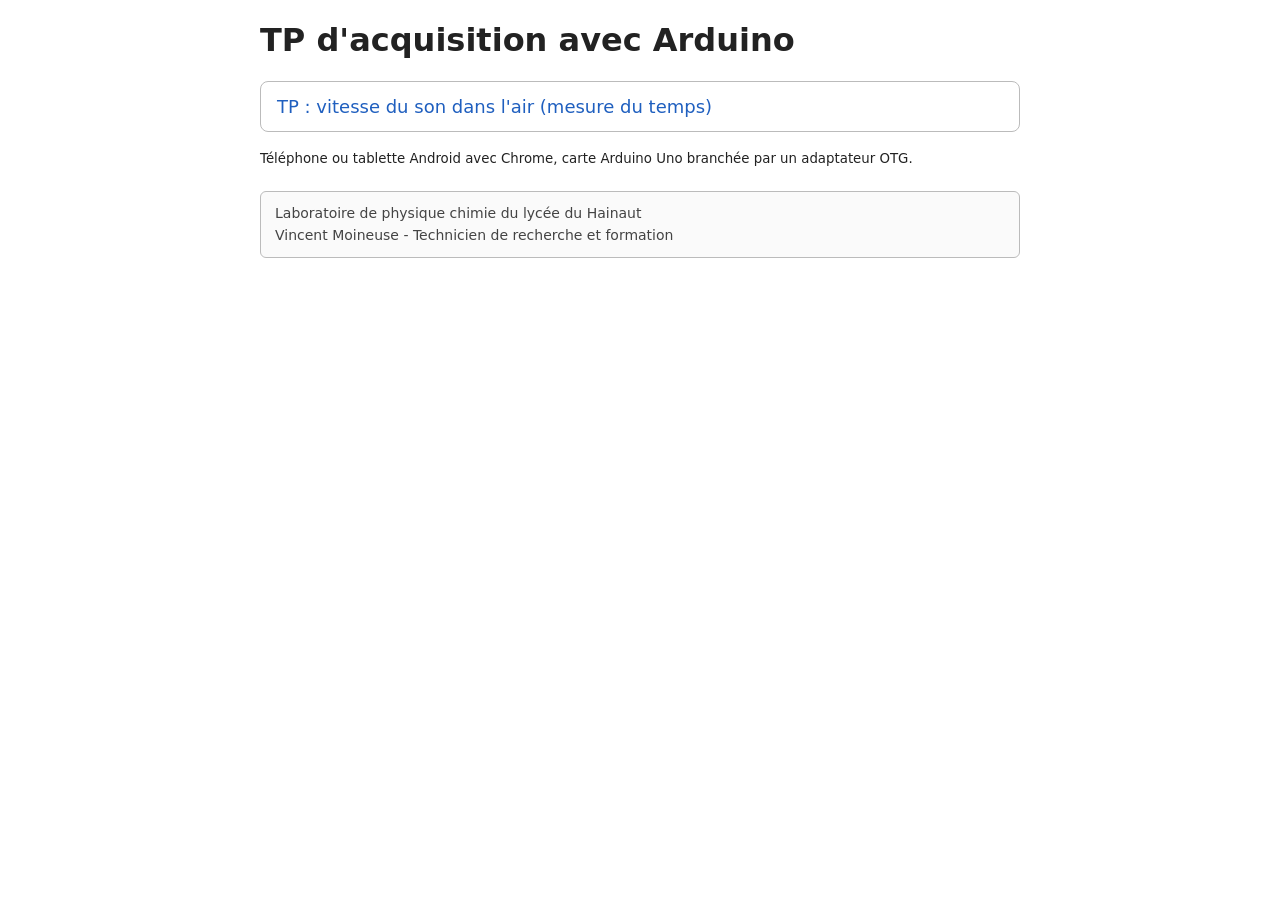
==== index.html @ 76290c37 "Ajout de la page TP vitesse du son (version tablette/téléphone) et d'un sommaire Co-Authored-By: Cla" ====
<!doctype html>
<html lang="fr">
<head>
<meta charset="utf-8">
<meta name="viewport" content="width=device-width,initial-scale=1">
<title>EXAO Arduino - Lycée du Hainaut</title>
<style>
  body{font-family:system-ui,sans-serif;max-width:760px;margin:20px auto;padding:0 12px;color:#222}
  a.tp{display:block;padding:14px 16px;margin:10px 0;border:1px solid #bbb;border-radius:8px;text-decoration:none;color:#1f5fbf;font-size:18px}
  .signature{border:1px solid #bbb;border-radius:6px;padding:10px 14px;margin:24px 0 10px;font-size:14px;line-height:1.6;color:#444;background:#fafafa}
</style>
</head>
<body>
<h1>TP d'acquisition avec Arduino</h1>
<a class="tp" href="vitesse_son.html">TP : vitesse du son dans l'air (mesure du temps)</a>
<p><small>Téléphone ou tablette Android avec Chrome, carte Arduino Uno branchée par un adaptateur OTG.</small></p>
<div class="signature">
  Laboratoire de physique chimie du lycée du Hainaut<br>
  Vincent Moineuse - Technicien de recherche et formation
</div>
</body>
</html>
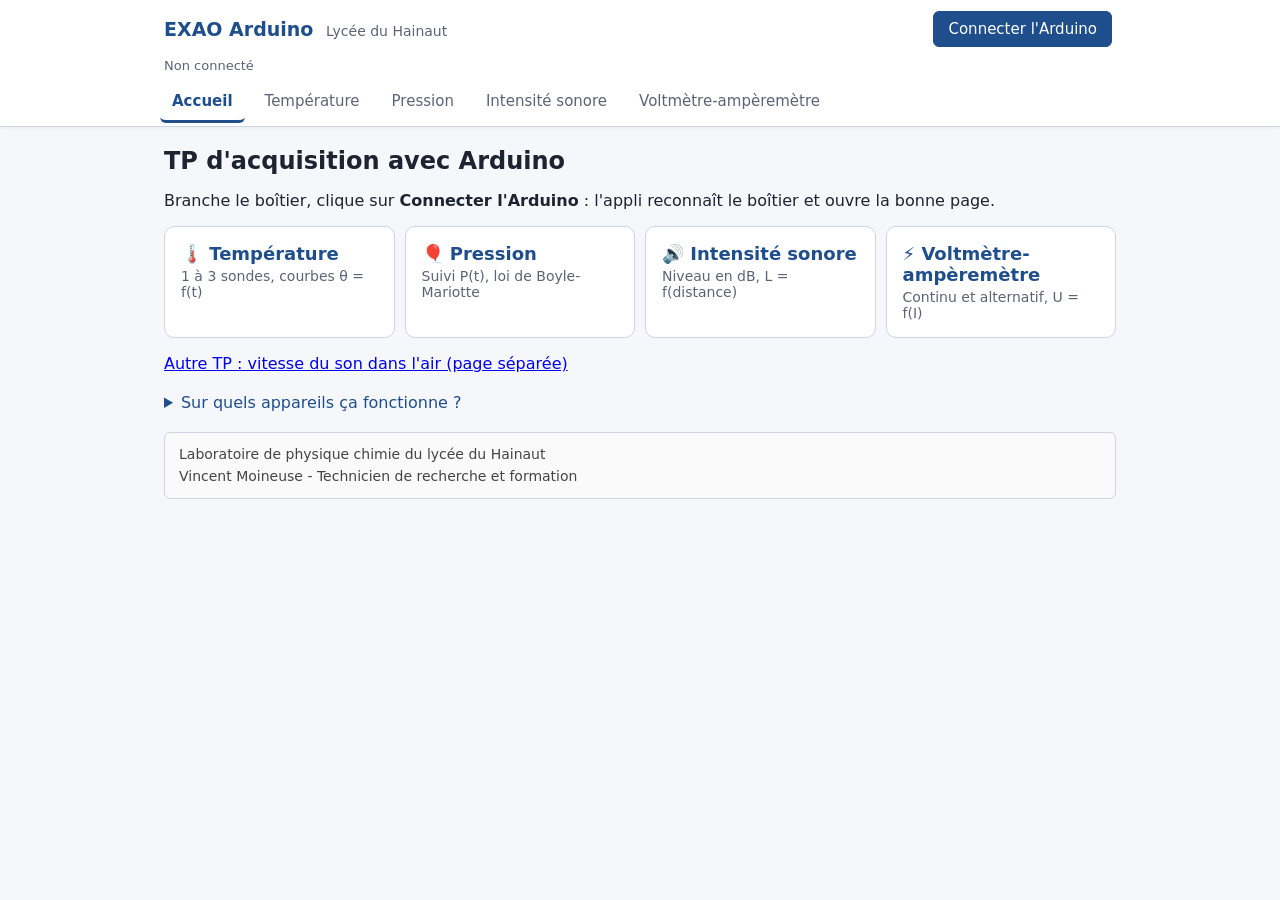
==== commit bf9aad9f: "Appli EXAO unifiée (PWA) : température, pression, son, voltmètre-ampèremètre - index.html devient l'" ====
--- a/index.html
+++ b/index.html
@@ -2,21 +2,245 @@
 <html lang="fr">
 <head>
 <meta charset="utf-8">
-<meta name="viewport" content="width=device-width,initial-scale=1">
+<meta name="viewport" content="width=device-width,initial-scale=1,viewport-fit=cover">
 <title>EXAO Arduino - Lycée du Hainaut</title>
-<style>
-  body{font-family:system-ui,sans-serif;max-width:760px;margin:20px auto;padding:0 12px;color:#222}
-  a.tp{display:block;padding:14px 16px;margin:10px 0;border:1px solid #bbb;border-radius:8px;text-decoration:none;color:#1f5fbf;font-size:18px}
-  .signature{border:1px solid #bbb;border-radius:6px;padding:10px 14px;margin:24px 0 10px;font-size:14px;line-height:1.6;color:#444;background:#fafafa}
-</style>
+<meta name="theme-color" content="#1f4e8c">
+<meta name="description" content="Acquisition de mesures avec Arduino : température, pression, intensité sonore, voltmètre-ampèremètre">
+<link rel="manifest" href="manifest.webmanifest">
+<link rel="icon" href="icones/icone-192.png">
+<link rel="apple-touch-icon" href="icones/icone-192.png">
+<link rel="stylesheet" href="app.css">
 </head>
 <body>
-<h1>TP d'acquisition avec Arduino</h1>
-<a class="tp" href="vitesse_son.html">TP : vitesse du son dans l'air (mesure du temps)</a>
-<p><small>Téléphone ou tablette Android avec Chrome, carte Arduino Uno branchée par un adaptateur OTG.</small></p>
-<div class="signature">
+
+<header>
+  <div class="barre">
+    <div class="titre">EXAO Arduino <span>Lycée du Hainaut</span></div>
+    <button id="conn" class="primaire">Connecter l'Arduino</button>
+  </div>
+  <div id="etat" class="etat">Non connecté</div>
+  <nav id="onglets">
+    <button data-vue="accueil" class="actif">Accueil</button>
+    <button data-vue="temp">Température</button>
+    <button data-vue="pres">Pression</button>
+    <button data-vue="son">Intensité sonore</button>
+    <button data-vue="va">Voltmètre-ampèremètre</button>
+  </nav>
+  <div id="bandeau" class="bandeau" hidden></div>
+</header>
+
+<main>
+
+<!-- ================= ACCUEIL ================= -->
+<section id="vue-accueil" class="vue">
+  <h1>TP d'acquisition avec Arduino</h1>
+  <p>Branche le boîtier, clique sur <b>Connecter l'Arduino</b> : l'appli reconnaît le boîtier et ouvre la bonne page.</p>
+  <div class="tuiles">
+    <button class="tuile" data-vue="temp"><b>🌡️ Température</b><span>1 à 3 sondes, courbes θ = f(t)</span></button>
+    <button class="tuile" data-vue="pres"><b>🎈 Pression</b><span>Suivi P(t), loi de Boyle-Mariotte</span></button>
+    <button class="tuile" data-vue="son"><b>🔊 Intensité sonore</b><span>Niveau en dB, L = f(distance)</span></button>
+    <button class="tuile" data-vue="va"><b>⚡ Voltmètre-ampèremètre</b><span>Continu et alternatif, U = f(I)</span></button>
+  </div>
+  <p><a href="vitesse_son.html">Autre TP : vitesse du son dans l'air (page séparée)</a></p>
+  <button id="installer" class="secondaire" hidden>📲 Installer l'appli sur cet appareil</button>
+
+  <details class="aide">
+    <summary>Sur quels appareils ça fonctionne ?</summary>
+    <ul>
+      <li><b>PC</b> : Chrome ou Edge, Arduino branchée en USB.</li>
+      <li><b>Tablette ou téléphone Android</b> : Chrome, Arduino Uno <b>officielle</b> (les clones à puce CH340 ne sont pas reconnus), branchée avec un <b>adaptateur OTG</b>.</li>
+      <li><b>iPhone, iPad</b> : non pris en charge (Apple n'autorise pas l'accès USB depuis le navigateur).</li>
+      <li>Une fois l'appli ouverte une première fois avec internet, elle fonctionne aussi <b>sans réseau</b>.</li>
+    </ul>
+  </details>
+</section>
+
+<!-- ================= TEMPÉRATURE ================= -->
+<section id="vue-temp" class="vue" hidden>
+  <h1>Température</h1>
+  <p class="info">Sondes DS18B20 branchées sur D2 (T1), D3 (T2), D4 (T3). Une sonde peut être branchée ou débranchée à tout moment.</p>
+  <div class="afficheurs" id="temp-cartes"></div>
+
+  <fieldset>
+    <legend>Relevé θ = f(t)</legend>
+    <label>Un point toutes les
+      <select id="temp-dt"><option>1</option><option>2</option><option selected>5</option><option>10</option><option>30</option><option>60</option></select> s</label>
+    <button id="temp-auto" class="primaire">▶ Démarrer</button>
+    <button id="temp-man">+ Point manuel</button>
+    <button id="temp-raz" class="danger">Effacer tout</button>
+    <button id="temp-csv">Exporter CSV</button>
+  </fieldset>
+  <canvas id="temp-graphe" class="graphe"></canvas>
+  <div class="tableau"><table><thead id="temp-thead"></thead><tbody id="temp-tbody"></tbody></table></div>
+</section>
+
+<!-- ================= PRESSION ================= -->
+<section id="vue-pres" class="vue" hidden>
+  <h1>Pression</h1>
+  <p class="info">Capteur Grove MPX5700AP sur A0 (15 à 700 kPa). Étalonner à l'air libre en début de séance.</p>
+  <div class="afficheurs">
+    <div class="afficheur" style="--c:#1f4e8c">
+      <div class="nom">P</div>
+      <div class="valeur"><span id="pres-val">—</span> <small id="pres-unite-aff">hPa</small></div>
+      <div class="detail" id="pres-detail"></div>
+    </div>
+  </div>
+  <div class="ligne">
+    <label>Unité <select id="pres-unite"><option value="hPa">hPa</option><option value="kPa">kPa</option><option value="bar">bar</option></select></label>
+  </div>
+
+  <details class="cadre">
+    <summary>Étalonnage à l'air libre</summary>
+    <p>Tuyau débranché, saisir la pression atmosphérique du jour (baromètre ou météo locale) puis valider.</p>
+    <label>P atm = <input type="number" id="pres-patm" value="1013" step="1"> hPa</label>
+    <button id="pres-etal">Étalonner</button>
+    <button id="pres-etal-raz" class="danger">Annuler l'étalonnage</button>
+    <div class="petit" id="pres-etal-info"></div>
+  </details>
+
+  <div class="ligne">
+    <label>Type de relevé
+      <select id="pres-mode"><option value="bm">Loi de Boyle-Mariotte : P = f(1/V)</option><option value="tps">Suivi dans le temps : P = f(t)</option></select></label>
+  </div>
+
+  <fieldset id="pres-zbm">
+    <legend>Boyle-Mariotte</legend>
+    <label>V seringue <input type="number" id="pres-v" step="1" min="0"> mL</label>
+    <label>Volume mort (tuyau) <input type="number" id="pres-vm" step="0.1" min="0" value="0"> mL</label>
+    <button id="pres-pt" class="primaire">+ Enregistrer le point</button>
+    <button id="pres-raz-bm" class="danger">Effacer tout</button>
+    <button id="pres-csv-bm">Exporter CSV</button>
+    <div class="petit">Après avoir déplacé le piston, attendre 2 à 3 s que la pression se stabilise. Chaque point est la moyenne de la dernière 1,5 s.</div>
+  </fieldset>
+  <fieldset id="pres-ztps" hidden>
+    <legend>Suivi P(t)</legend>
+    <label>Un point toutes les
+      <select id="pres-dt"><option>0.5</option><option selected>1</option><option>2</option><option>5</option><option>10</option><option>30</option></select> s</label>
+    <button id="pres-auto" class="primaire">▶ Démarrer</button>
+    <button id="pres-man">+ Point manuel</button>
+    <button id="pres-raz-tps" class="danger">Effacer tout</button>
+    <button id="pres-csv-tps">Exporter CSV</button>
+  </fieldset>
+  <div class="resultat" id="pres-res" hidden></div>
+  <canvas id="pres-graphe" class="graphe"></canvas>
+  <div class="tableau"><table><thead id="pres-thead"></thead><tbody id="pres-tbody"></tbody></table></div>
+</section>
+
+<!-- ================= INTENSITÉ SONORE ================= -->
+<section id="vue-son" class="vue" hidden>
+  <h1>Intensité sonore</h1>
+  <p class="info">Grove Loudness Sensor sur A0. Le niveau est relatif tant qu'il n'est pas étalonné avec un sonomètre.</p>
+  <div class="afficheurs">
+    <div class="afficheur" style="--c:#8c3b1f">
+      <div class="nom">L</div>
+      <div class="valeur"><span id="son-val">—</span> <small>dB</small></div>
+      <div class="detail" id="son-detail"></div>
+    </div>
+  </div>
+
+  <details class="cadre">
+    <summary>Étalonnage avec un sonomètre</summary>
+    <p>Placer le sonomètre à côté du micro, produire un son stable, saisir la valeur lue sur le sonomètre puis valider.</p>
+    <label>Sonomètre : <input type="number" id="son-ref" step="0.1"> dB</label>
+    <button id="son-etal">Étalonner</button>
+    <button id="son-etal-raz" class="danger">Annuler l'étalonnage</button>
+    <div class="petit" id="son-etal-info"></div>
+  </details>
+
+  <div class="ligne">
+    <label>Type de relevé
+      <select id="son-mode"><option value="d">Niveau en fonction de la distance : L = f(log d)</option><option value="tps">Suivi dans le temps : L = f(t)</option></select></label>
+  </div>
+  <fieldset id="son-zd">
+    <legend>L = f(distance)</legend>
+    <label>Distance source - micro <input type="number" id="son-d" step="1" min="0"> cm</label>
+    <button id="son-pt" class="primaire">+ Enregistrer le point</button>
+    <button id="son-raz-d" class="danger">Effacer tout</button>
+    <button id="son-csv-d">Exporter CSV</button>
+    <div class="petit">Son stable, attendre 1 à 2 s après avoir déplacé le micro. Chaque point est la moyenne de la dernière seconde.</div>
+  </fieldset>
+  <fieldset id="son-ztps" hidden>
+    <legend>Suivi L(t)</legend>
+    <label>Un point toutes les
+      <select id="son-dt"><option>0.5</option><option selected>1</option><option>2</option><option>5</option></select> s</label>
+    <button id="son-auto" class="primaire">▶ Démarrer</button>
+    <button id="son-man">+ Point manuel</button>
+    <button id="son-raz-tps" class="danger">Effacer tout</button>
+    <button id="son-csv-tps">Exporter CSV</button>
+  </fieldset>
+  <div class="resultat" id="son-res" hidden></div>
+  <canvas id="son-graphe" class="graphe"></canvas>
+  <div class="tableau"><table><thead id="son-thead"></thead><tbody id="son-tbody"></tbody></table></div>
+</section>
+
+<!-- ================= VOLTMÈTRE-AMPÈREMÈTRE ================= -->
+<section id="vue-va" class="vue" hidden>
+  <h1>Voltmètre-ampèremètre</h1>
+  <p class="info">Calibres : 0 à 24 V et 0 à 5 A, en continu ou en alternatif. <b>Très basse tension uniquement : ne jamais brancher le secteur.</b></p>
+  <div class="ligne">
+    <label class="radio"><input type="radio" name="va-mode" value="moy" checked> Continu (valeur moyenne)</label>
+    <label class="radio"><input type="radio" name="va-mode" value="eff"> Alternatif (valeur efficace)</label>
+  </div>
+  <div class="afficheurs">
+    <div class="afficheur" style="--c:#1f4e8c">
+      <div class="nom">U</div>
+      <div class="valeur"><span id="va-u">—</span> <small>V</small></div>
+      <div class="detail" id="va-ud"></div>
+    </div>
+    <div class="afficheur" style="--c:#b8860b">
+      <div class="nom">I</div>
+      <div class="valeur"><span id="va-i">—</span> <small>A</small></div>
+      <div class="detail" id="va-id"></div>
+    </div>
+  </div>
+
+  <div class="ligne">
+    <label>Type de relevé
+      <select id="va-type"><option value="car">Caractéristique U = f(I)</option><option value="tps">Suivi dans le temps : U(t), I(t)</option></select></label>
+  </div>
+  <fieldset id="va-zcar">
+    <legend>Caractéristique</legend>
+    <button id="va-pt" class="primaire">+ Enregistrer le point</button>
+    <button id="va-raz-car" class="danger">Effacer tout</button>
+    <button id="va-csv-car">Exporter CSV</button>
+    <div class="petit">Chaque point est la moyenne des 2 dernières secondes de mesure.</div>
+  </fieldset>
+  <fieldset id="va-ztps" hidden>
+    <legend>Suivi dans le temps</legend>
+    <label>Un point toutes les
+      <select id="va-dt"><option>0.5</option><option selected>1</option><option>2</option><option>5</option><option>10</option><option>30</option></select> s</label>
+    <button id="va-auto" class="primaire">▶ Démarrer</button>
+    <button id="va-man">+ Point manuel</button>
+    <button id="va-raz-tps" class="danger">Effacer tout</button>
+    <button id="va-csv-tps">Exporter CSV</button>
+    <label>Courbe <select id="va-courbe"><option value="u">U(t)</option><option value="i">I(t)</option><option value="p">P(t)</option></select></label>
+  </fieldset>
+  <div class="resultat" id="va-res" hidden></div>
+  <canvas id="va-graphe" class="graphe"></canvas>
+  <div class="tableau"><table><thead id="va-thead"></thead><tbody id="va-tbody"></tbody></table></div>
+
+  <details class="cadre">
+    <summary>Étalonnage (professeur)</summary>
+    <ol class="petit">
+      <li>Rien de branché sur V : <button id="va-zu">Zéro tension</button></li>
+      <li>Aucun courant dans A : <button id="va-zi">Zéro courant</button></li>
+      <li>Tension connue (multimètre de référence) : <input type="number" id="va-refu" step="0.01"> V <button id="va-cu">Étalonner U</button></li>
+      <li>Intensité connue : <input type="number" id="va-refi" step="0.001"> A <button id="va-ci">Étalonner I</button></li>
+    </ol>
+    <button id="va-rcal" class="danger">Valeurs par défaut</button>
+    <div class="petit" id="va-cal">Valeurs enregistrées dans la carte : connectez l'Arduino.</div>
+  </details>
+</section>
+
+<p id="diag" class="diag"></p>
+
+<footer class="signature">
   Laboratoire de physique chimie du lycée du Hainaut<br>
   Vincent Moineuse - Technicien de recherche et formation
-</div>
+</footer>
+</main>
+
+<script src="serial-polyfill.js"></script>
+<script src="app.js"></script>
 </body>
 </html>
--- a/app.css
+++ b/app.css
@@ -0,0 +1,60 @@
+:root{--bleu:#1f4e8c;--fond:#f5f7fb;--bord:#cfd6e3;--texte:#1d2330;--gris:#5b6475;--rouge:#b3261e}
+*{box-sizing:border-box}
+body{margin:0;font-family:system-ui,-apple-system,"Segoe UI",Roboto,sans-serif;color:var(--texte);background:var(--fond)}
+header{position:sticky;top:0;z-index:10;background:#fff;border-bottom:1px solid var(--bord);box-shadow:0 1px 4px rgba(0,0,0,.05)}
+.barre{display:flex;align-items:center;gap:10px;padding:8px 14px;max-width:980px;margin:0 auto}
+.titre{font-weight:700;font-size:19px;color:var(--bleu);flex:1}
+.titre span{font-weight:400;font-size:14px;color:var(--gris);margin-left:6px}
+.etat{max-width:980px;margin:0 auto;padding:0 14px 6px;font-size:13px;color:var(--gris)}
+.etat.ok{color:#1b7a33}
+nav{display:flex;gap:4px;overflow-x:auto;max-width:980px;margin:0 auto;padding:0 10px;scrollbar-width:none}
+nav button{border:0;background:none;padding:10px 12px;font-size:15px;color:var(--gris);border-bottom:3px solid transparent;white-space:nowrap;cursor:pointer}
+nav button.actif{color:var(--bleu);border-bottom-color:var(--bleu);font-weight:600}
+nav button.detecte::after{content:" ●";color:#1b7a33}
+.bandeau{max-width:980px;margin:0 auto 8px;padding:8px 14px;background:#fff6d6;border:1px solid #e8d48a;border-radius:6px;font-size:14px}
+.bandeau button{margin-left:8px}
+main{max-width:980px;margin:0 auto;padding:6px 14px 20px}
+h1{font-size:24px;margin:14px 0 6px}
+.info{color:var(--gris);font-size:14px;margin:4px 0 12px}
+button{font:inherit;font-size:15px;padding:8px 14px;margin:3px 4px 3px 0;border:1px solid var(--bord);border-radius:6px;background:#fff;color:var(--texte);cursor:pointer}
+button:hover{background:#eef2f9}
+button.primaire{background:var(--bleu);color:#fff;border-color:var(--bleu)}
+button.primaire:hover{background:#163b6b}
+button.danger{color:var(--rouge)}
+button.secondaire{background:#e8eef8}
+input,select{font:inherit;font-size:15px;padding:6px 8px;border:1px solid var(--bord);border-radius:6px;background:#fff}
+input[type=number]{width:96px}
+label{display:inline-block;margin:4px 12px 4px 0}
+label.radio{margin-right:18px}
+fieldset,details.cadre{background:#fff;border:1px solid var(--bord);border-radius:8px;margin:10px 0;padding:8px 14px}
+legend{font-size:14px;color:var(--gris);padding:0 4px}
+details.cadre summary,details.aide summary{cursor:pointer;color:var(--bleu);padding:4px 0}
+.ligne{margin:8px 0}
+.petit{font-size:13px;color:var(--gris);margin:6px 0}
+.tuiles{display:grid;grid-template-columns:repeat(auto-fit,minmax(210px,1fr));gap:10px;margin:14px 0}
+.tuile{display:flex;flex-direction:column;align-items:flex-start;gap:4px;padding:16px;text-align:left;border-radius:10px;margin:0}
+.tuile b{font-size:18px;color:var(--bleu)}
+.tuile span{font-size:14px;color:var(--gris)}
+.tuile.detecte{border:2px solid #1b7a33}
+.afficheurs{display:flex;flex-wrap:wrap;gap:10px;margin:10px 0}
+.afficheur{flex:1 1 230px;background:#fff;border:2px solid var(--c,#1f4e8c);border-radius:10px;padding:8px 14px}
+.afficheur.absent{opacity:.45}
+.afficheur .nom{font-size:15px;color:var(--c,#1f4e8c);font-weight:600}
+.afficheur .nom input{font-weight:600;color:var(--c);border:0;border-bottom:1px dashed var(--bord);border-radius:0;padding:2px;width:100%;max-width:200px}
+.afficheur .valeur{font-size:54px;font-weight:600;line-height:1.1;font-variant-numeric:tabular-nums}
+.afficheur .valeur small{font-size:24px;font-weight:400;color:var(--gris)}
+.afficheur .detail{font-size:13px;color:var(--gris);min-height:18px}
+.alerte{color:var(--rouge);font-weight:600}
+.graphe{display:block;width:100%;height:340px;background:#fff;border:1px solid var(--bord);border-radius:8px;margin:10px 0}
+.resultat{background:#eaf1ff;border-radius:8px;padding:10px 14px;line-height:1.6;margin:10px 0}
+.tableau{max-height:320px;overflow:auto;background:#fff;border:1px solid var(--bord);border-radius:8px}
+table{border-collapse:collapse;width:100%;font-variant-numeric:tabular-nums}
+th,td{padding:5px 10px;border-bottom:1px solid #e6eaf1;text-align:right;font-size:14px}
+th{position:sticky;top:0;background:#f0f3f9}
+td .sup{padding:1px 8px;margin:0;font-size:13px;color:var(--rouge)}
+.vide{color:var(--gris);text-align:center;padding:14px}
+.diag{font-size:12px;color:#8a92a3;margin:14px 0 0}
+.signature{border:1px solid var(--bord);border-radius:6px;padding:10px 14px;margin:16px 0 10px;font-size:14px;line-height:1.6;color:#444;background:#fafafa}
+.aide{margin-top:16px}
+@media (pointer:coarse){button{padding:11px 16px;font-size:16px}input,select{font-size:16px;padding:8px}}
+@media (max-width:560px){.titre span{display:none}.afficheur .valeur{font-size:44px}.graphe{height:260px}}
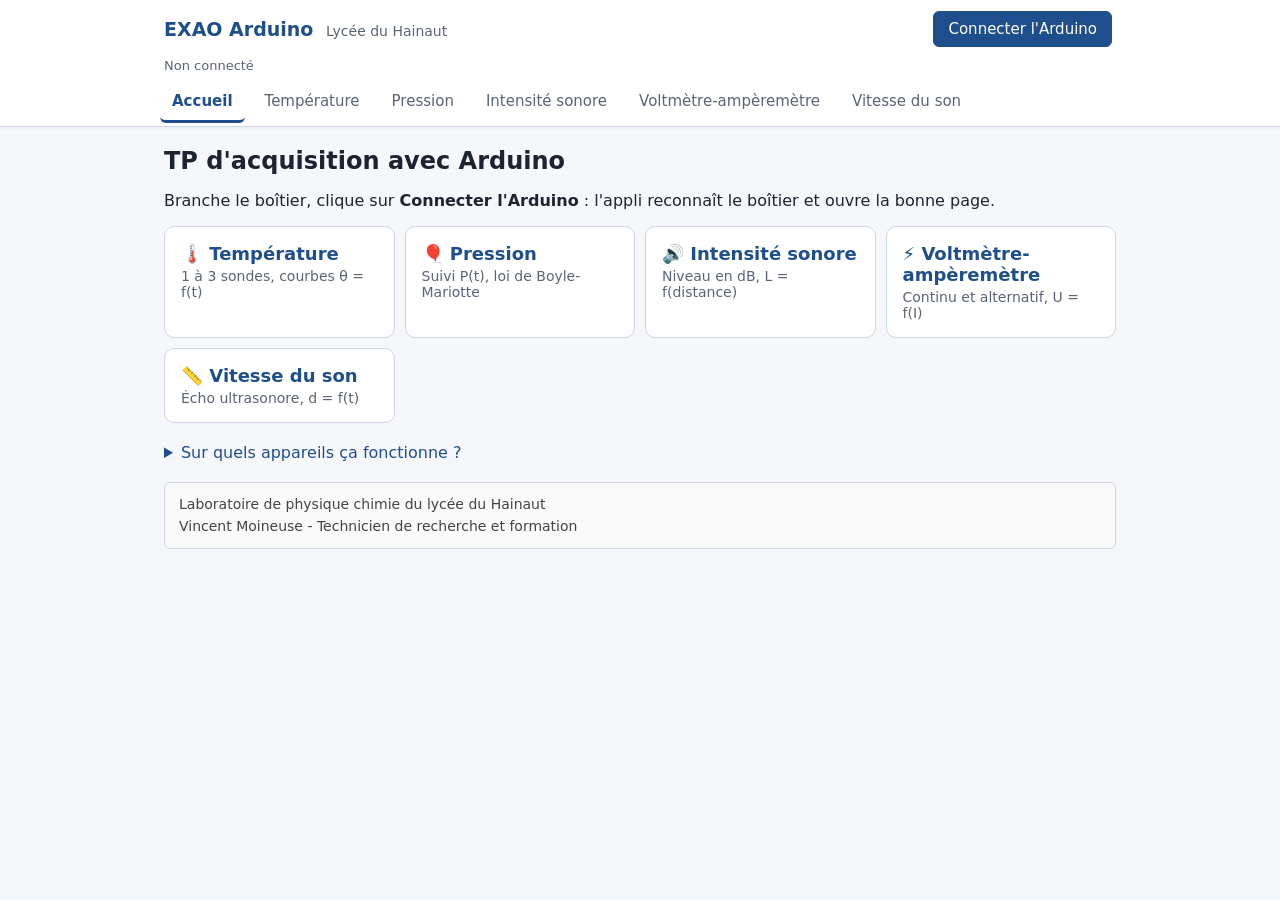
==== commit 51c36173: "Vitesse du son intégrée à l'appli (5e onglet) - onglet Vitesse du son : t aller-retour en direct, re" ====
--- a/index.html
+++ b/index.html
@@ -25,6 +25,7 @@
     <button data-vue="pres">Pression</button>
     <button data-vue="son">Intensité sonore</button>
     <button data-vue="va">Voltmètre-ampèremètre</button>
+    <button data-vue="vit">Vitesse du son</button>
   </nav>
   <div id="bandeau" class="bandeau" hidden></div>
 </header>
@@ -40,8 +41,8 @@
     <button class="tuile" data-vue="pres"><b>🎈 Pression</b><span>Suivi P(t), loi de Boyle-Mariotte</span></button>
     <button class="tuile" data-vue="son"><b>🔊 Intensité sonore</b><span>Niveau en dB, L = f(distance)</span></button>
     <button class="tuile" data-vue="va"><b>⚡ Voltmètre-ampèremètre</b><span>Continu et alternatif, U = f(I)</span></button>
-  </div>
-  <p><a href="vitesse_son.html">Autre TP : vitesse du son dans l'air (page séparée)</a></p>
+    <button class="tuile" data-vue="vit"><b>📏 Vitesse du son</b><span>Écho ultrasonore, d = f(t)</span></button>
+  </div>
   <button id="installer" class="secondaire" hidden>📲 Installer l'appli sur cet appareil</button>
 
   <details class="aide">
@@ -232,6 +233,32 @@
   </details>
 </section>
 
+<!-- ================= VITESSE DU SON ================= -->
+<section id="vue-vit" class="vue" hidden>
+  <h1>Vitesse du son dans l'air</h1>
+  <p class="info">Télémètre à ultrasons Grove sur D7. Placer un écran réflecteur plan (au moins 10 × 10 cm) face au boîtier, perpendiculaire à l'axe. Le temps mesuré est celui de l'<b>aller-retour</b> de l'onde.</p>
+  <div class="afficheurs">
+    <div class="afficheur" style="--c:#00695c">
+      <div class="nom">t (aller-retour)</div>
+      <div class="valeur"><span id="vit-t">—</span> <small>µs</small></div>
+      <div class="detail" id="vit-detail"></div>
+    </div>
+  </div>
+
+  <fieldset>
+    <legend>Relevé d = f(t)</legend>
+    <label>Distance boîtier - écran <input type="number" id="vit-d" step="0.1" min="0"> cm</label>
+    <button id="vit-pt" class="primaire">+ Enregistrer le point</button>
+    <button id="vit-raz" class="danger">Effacer tout</button>
+    <button id="vit-csv">Exporter CSV</button>
+    <div class="petit">Mesurer d au réglet ou au mètre ruban, attendre 1 à 2 s que t se stabilise. Faire au moins 4 points, par exemple de 10 à 70 cm.</div>
+    <label>Température de l'air <input type="number" id="vit-theta" step="0.5" value="20"> °C</label>
+  </fieldset>
+  <div class="resultat" id="vit-res" hidden></div>
+  <canvas id="vit-graphe" class="graphe"></canvas>
+  <div class="tableau"><table><thead id="vit-thead"></thead><tbody id="vit-tbody"></tbody></table></div>
+</section>
+
 <p id="diag" class="diag"></p>
 
 <footer class="signature">
